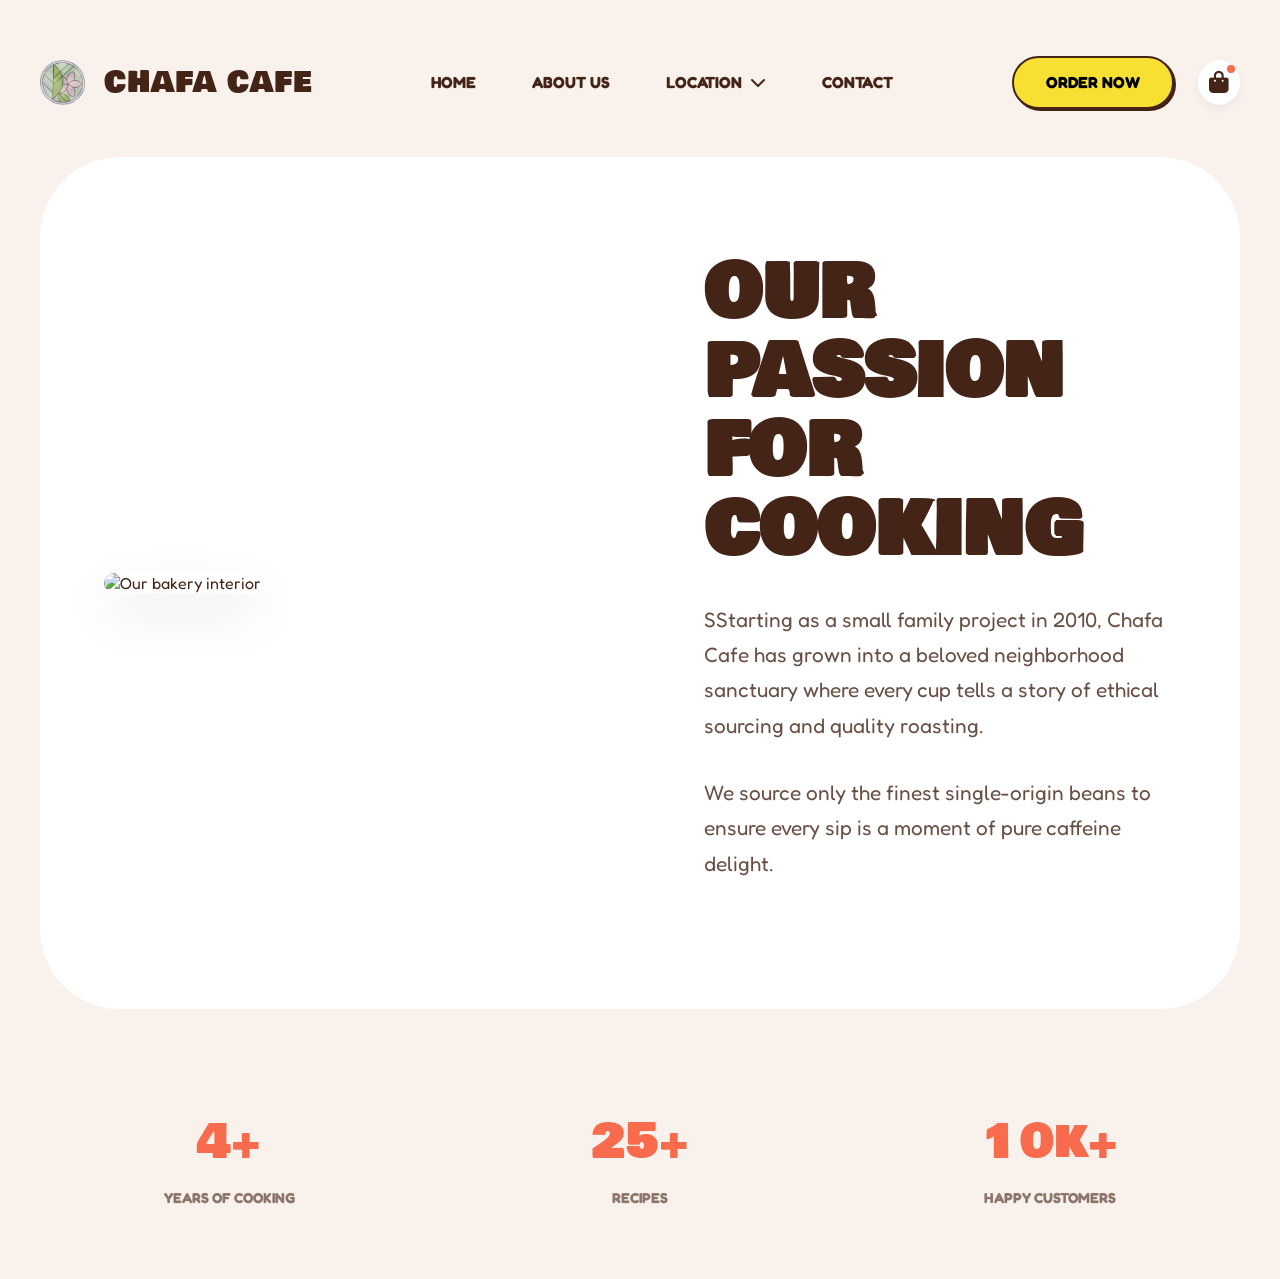
==== about.html @ 247cf5d3 "Website Added" ====
<!DOCTYPE html>
<html lang="en">

<head>
    <meta charset="UTF-8">
    <meta name="viewport" content="width=device-width, initial-scale=1.0">
    <title>About Us - Rollin. Premium Bakery</title>
    <link rel="stylesheet" href="style.css">
    <link rel="preconnect" href="https://fonts.googleapis.com">
    <link rel="preconnect" href="https://fonts.gstatic.com" crossorigin>
    <link href="https://fonts.googleapis.com/css2?family=Bowlby+One+SC&family=Fredoka:wght@300..700&display=swap"
        rel="stylesheet">
    <link rel="stylesheet" href="https://cdnjs.cloudflare.com/ajax/libs/font-awesome/6.5.1/css/all.min.css">
    <style>
        .about-hero {
            background-color: var(--white);
            border-radius: 80px;
            padding: 6rem 4rem;
            display: flex;
            align-items: center;
            gap: 4rem;
            margin-bottom: 4rem;
        }

        .about-image {
            flex: 0 0 50%;
            position: relative;
        }

        .about-image img {
            width: 100%;
            height: 500px;
            object-fit: cover;
            border-radius: 60px;
            box-shadow: 0 20px 50px rgba(0, 0, 0, 0.1);
        }

        .about-text {
            flex: 1;
        }

        .about-text h1 {
            font-family: 'Bowlby One SC', cursive;
            font-size: 4.5rem;
            line-height: 1.1;
            color: var(--brown);
            margin-bottom: 2rem;
        }

        .about-text p {
            font-size: 1.3rem;
            line-height: 1.7;
            color: var(--brown);
            opacity: 0.8;
            margin-bottom: 2rem;
        }

        .stats-grid {
            display: grid;
            grid-template-columns: repeat(3, 1fr);
            gap: 2rem;
            margin-top: 4rem;
        }

        .stat-item {
            text-align: center;
            padding: 2rem;
            background: var(--bg-beige);
            border-radius: 40px;
            transition: transform 0.3s;
        }

        .stat-item:hover {
            transform: translateY(-10px);
        }

        .stat-number {
            display: block;
            font-family: 'Bowlby One SC', cursive;
            font-size: 3rem;
            color: var(--orange);
            margin-bottom: 0.5rem;
        }

        .stat-label {
            font-weight: 700;
            text-transform: uppercase;
            font-size: 0.9rem;
            opacity: 0.6;
        }

        @media (max-width: 768px) {
            .about-hero {
                flex-direction: column;
                padding: 3rem 2rem;
                gap: 2rem;
                border-radius: 40px;
            }

            .about-image {
                width: 100%;
            }

            .about-image img {
                height: 300px;
                border-radius: 30px;
            }

            .about-text h1 {
                font-size: 2.5rem;
            }

            .about-text p {
                font-size: 1rem;
            }

            .stats-grid {
                grid-template-columns: 1fr;
                gap: 1rem;
            }

            .stat-item {
                padding: 1.5rem;
                border-radius: 30px;
            }
        }
    </style>
</head>

<body>
    <div class="main-wrapper">
        <!-- Navbar -->
        <nav>
            <div class="nav-left">
                <img src="assets/Logo.png" alt="Rollin." class="logo">
                <span class="logo-text">Chafa Cafe</span>
            </div>
            <div class="nav-links">
                <a href="index.html">HOME</a>
                <a href="about.html">ABOUT US</a>
                <div class="nav-dropdown">
                    <a href="#" class="drop-trigger">LOCATION <i class="fa-solid fa-chevron-down"></i></a>
                    <div class="dropdown-menu">
                        <a href="https://maps.app.goo.gl/PW7GethzafXmwTbv9" target="_blank">KOREGAON PARK</a>
                        <a href="https://maps.app.goo.gl/28jZL6SAoCJpfGXd9" target="_blank">WANOWRIE</a>
                    </div>
                </div>
                <a href="contact.html">CONTACT</a>
            </div>
            <div class="nav-right">
                <button class="btn-primary">ORDER NOW</button>
                <div class="mobile-menu-btn"><i class="fa-solid fa-bars"></i></div>
                <div class="cart-icon">
                    <i class="fa-solid fa-shopping-bag"></i>
                    <span class="badge"></span>
                </div>
            </div>
        </nav>

        <div class="mobile-nav-overlay">
            <div class="mobile-menu-header">
                <div class="nav-left">
                    <img src="assets/Logo.png" alt="Rollin." class="logo">
                    <span class="logo-text">Chafa Cafe</span>
                </div>
                <div class="close-menu-btn"><i class="fa-solid fa-xmark"></i></div>
            </div>
            <div class="mobile-nav-links">
                <a href="index.html">HOME</a>
                <a href="about.html">ABOUT US</a>
                <a href="contact.html">CONTACT</a>

                <div class="location-group">
                    <span>VISIT OUR LOCATIONS</span>
                    <a href="https://maps.app.goo.gl/PW7GethzafXmwTbv9" target="_blank">KOREGAON PARK</a>
                    <a href="https://maps.app.goo.gl/28jZL6SAoCJpfGXd9" target="_blank">WANOWRIE</a>
                </div>
            </div>
        </div>

        <section class="about-hero">
            <div class="about-image">
                <img src="https://images.unsplash.com/photo-1554118811-1e0d58224f24?q=80&w=800&auto=format&fit=crop"
                    alt="Our bakery interior">
            </div>
            <div class="about-text">
                <h1>OUR PASSION FOR COOKING</h1>
                <p>SStarting as a small family project in 2010, Chafa Cafe has grown into a beloved neighborhood
                    sanctuary where every cup tells a story of ethical sourcing and quality roasting.</p>
                <p>We source only the finest single-origin beans to ensure every sip is a moment of pure caffeine
                    delight.</p>
            </div>
        </section>

        <div class="stats-grid">
            <div class="stat-item">
                <span class="stat-number">4+</span>
                <span class="stat-label">Years of Cooking</span>
            </div>
            <div class="stat-item">
                <span class="stat-number">25+</span>
                <span class="stat-label">Recipes</span>
            </div>
            <div class="stat-item">
                <span class="stat-number">10k+</span>
                <span class="stat-label">Happy Customers</span>
            </div>
        </div>
    </div>

    <!-- GSAP Scripts -->
    <script src="https://cdnjs.cloudflare.com/ajax/libs/gsap/3.12.5/gsap.min.js"></script>
    <script src="https://cdnjs.cloudflare.com/ajax/libs/gsap/3.12.5/ScrollTrigger.min.js"></script>
    <script src="script.js"></script>
    <script>
        document.addEventListener("DOMContentLoaded", () => {
            gsap.from(".about-hero", {
                opacity: 0,
                y: 50,
                duration: 1.2,
                ease: "power4.out"
            });

            gsap.from(".stat-item", {
                opacity: 0,
                scale: 0.8,
                stagger: 0.2,
                duration: 1,
                ease: "back.out(1.7)",
                delay: 0.5
            });
        });
    </script>
</body>

</html>
---- style.css ----
:root {
    --bg-beige: #F9F1EB;
    --brown: #442416;
    --yellow: #F7E032;
    --green: #2BAB7B;
    --orange: #F86B4D;
    --blue: #34B8E1;
    --white: #FFFFFF;
}

* {
    margin: 0;
    padding: 0;
    box-sizing: border-box;
    font-family: 'Fredoka', sans-serif;
}

body {
    background-color: var(--bg-beige);
    color: var(--brown);
    min-height: 100vh;
    overflow-x: hidden;
    padding: 2.5rem;
}

.main-wrapper {
    max-width: 1400px;
    margin: 0 auto;
}

/* Navbar styles */
nav {
    display: flex;
    justify-content: space-between;
    align-items: center;
    padding: 1rem 0 3rem 0;
}

.nav-left {
    display: flex;
    align-items: center;
    gap: 1.2rem;
}

.logo {
    height: 45px;
    object-fit: contain;
}

.logo-text {
    font-family: 'Bowlby One SC', cursive;
    font-size: 1.8rem;
    color: var(--brown);
    text-transform: uppercase;
    letter-spacing: 1px;
}

.nav-links {
    display: flex;
    gap: 3.5rem;
    align-items: center;
}

.nav-links a,
.drop-trigger {
    text-decoration: none;
    color: var(--brown);
    font-weight: 700;
    font-size: 1rem;
    display: flex;
    align-items: center;
    gap: 0.5rem;
    transition: transform 0.3s;
    cursor: pointer;
}

.nav-links a:hover,
.drop-trigger:hover {
    transform: translateY(-2px);
}

/* Dropdown Menu styling */
.nav-dropdown {
    position: relative;
    padding-bottom: 0.5rem;
    margin-bottom: -0.5rem;
}

.dropdown-menu {
    position: absolute;
    top: 100%;
    left: 50%;
    transform: translateX(-50%) translateY(20px);
    background: var(--white);
    min-width: 220px;
    border-radius: 20px;
    padding: 1rem 0;
    box-shadow: 0 15px 40px rgba(0, 0, 0, 0.12);
    opacity: 0;
    visibility: hidden;
    transition: all 0.3s cubic-bezier(0.175, 0.885, 0.32, 1.275);
    z-index: 1000;
}

.nav-dropdown:hover .dropdown-menu {
    opacity: 1;
    visibility: visible;
    transform: translateX(-50%) translateY(10px);
}

.dropdown-menu a {
    padding: 1rem 2rem;
    font-size: 0.9rem;
    text-transform: uppercase;
    white-space: nowrap;
    transition: background 0.3s, color 0.3s;
}

.dropdown-menu a:hover {
    background-color: var(--bg-beige);
    color: var(--orange);
    transform: translateX(5px);
}

.nav-right {
    display: flex;
    align-items: center;
    gap: 1.5rem;
}

.btn-primary {
    background-color: var(--yellow);
    border: 2px solid var(--brown);
    padding: 0.9rem 2rem;
    border-radius: 40px;
    font-weight: 700;
    font-size: 1rem;
    cursor: pointer;
    box-shadow: 2px 2px 0px var(--brown);
    transition: all 0.3s;
}

.btn-primary:hover {
    transform: translate(-2px, -2px);
    box-shadow: 4px 4px 0px var(--brown);
}

.cart-icon {
    background-color: var(--white);
    padding: 0.7rem;
    border-radius: 50%;
    display: flex;
    justify-content: center;
    align-items: center;
    position: relative;
    box-shadow: 0 4px 10px rgba(0, 0, 0, 0.05);
    cursor: pointer;
}

.cart-icon i {
    font-size: 1.4rem;
}

.cart-icon .badge {
    position: absolute;
    top: 5px;
    right: 5px;
    width: 8px;
    height: 8px;
    background-color: var(--orange);
    border-radius: 50%;
}

/* Hero Container */
.hero-container {
    background-color: var(--white);
    border-radius: 80px;
    padding: 4rem;
    display: flex;
    flex-direction: column;
    justify-content: space-around;
    align-items: flex-start;
    position: relative;
    overflow: hidden;

}

/* Heading Section */
.heading-section {
    width: 100%;
    display: flex;
    align-items: center;
    justify-content: center;
    position: relative;
    z-index: 5;
}

.bottom-section {
    height: 30rem;
    display: flex;
    justify-content: space-between;
    align-items: center;
    width: 100%;
    z-index: 2;
}

.content-side {
    max-width: 50%;
    height: 100%;
    display: flex;
    flex-direction: column;
    /* align-items: center; */
    justify-content: space-evenly;
}

.visual-side {
    flex: 1;
    position: relative;
    display: flex;
    justify-content: flex-end;
    align-items: center;
}

.steam-container {
    position: absolute;
    top: -1vw;
    left: 23vw;
    display: flex;
    gap: 8px;
}

.steam-line {
    width: 3px;
    height: 30px;
    background-color: var(--orange);
    border-radius: 10px;
    transform: rotate(5deg);
    opacity: 0.8;
}

.hero-title {
    font-family: 'Bowlby One SC', cursive;
    font-size: 6rem;
    line-height: 1;
    font-weight: 600;
    text-transform: uppercase;
    display: flex;
    flex-direction: row;
    align-items: center;
    gap: 1.5rem;
    flex-wrap: nowrap;
}

.word {
    font-family: "Bowlby One SC";
    position: relative;
    display: inline-block;
    width: fit-content;
}

.badge-tag {
    position: absolute;
    font-size: 0.9rem;
    padding: 0.3rem 0.8rem;
    border-radius: 20px;
    color: white;
    font-weight: 700;
    z-index: 5;
    white-space: nowrap;
}

.badge-tag.green {
    background-color: var(--green);
    top: 55%;
    left: 48%;
    transform: translate(-50%, -100%) rotate(-10deg);
}

.badge-tag.orange {
    background-color: var(--orange);
    top: 55%;
    right: 2%;
    transform: translate(0, -100%) rotate(5deg);
}

.badge-tag.blue {
    background-color: var(--blue);
    margin-left: 0.5rem;
}



.sub-headline h2 {
    font-size: 3.5rem;

    text-transform: uppercase;
    font-family: 'Fredoka', cursive;
    position: relative;

    font-weight: 400;
}

.sub-headline p {
    font-size: 1.5rem;
    font-weight: 500;
    color: var(--brown);
    opacity: 1;
}

.badge-tag.blue {
    background-color: var(--blue);
    position: absolute;

    bottom: 15px;
    font-family: 'Fredoka', sans-serif;
    font-size: 1.1rem;
    padding: 0.4rem 1.2rem;
}

/* CTA */
.cta-section {
    display: flex;
    align-items: center;
    gap: 2.5rem;
}

.order-btn {
    background-color: var(--yellow);
    border: 3px solid var(--brown);
    padding: 1rem 2rem;
    border-radius: 2rem;
    /* Blobby shape */
    font-weight: 700;
    font-size: 1rem;
    cursor: pointer;
    box-shadow: 4px 4px 0px var(--brown);
    display: flex;
    align-items: center;

    transition: all 0.3s;
}

.order-btn .dot {
    width: 6px;
    height: 6px;
    background-color: var(--white);
    border-radius: 50%;
}

.order-btn:hover {
    transform: translate(-3px, -3px);
    box-shadow: 7px 7px 0px var(--brown);
}

.blog-link {
    text-decoration: none;
    color: var(--brown);
    font-weight: 700;
    font-size: 1.2rem;
    display: flex;
    align-items: center;
    gap: 0.5rem;
}

.visual-side {
    flex: 1;
    position: relative;
    display: flex;
    justify-content: flex-end;
    align-items: center;
}

.yellow-blob {
    position: absolute;
    width: 600px;
    height: 480px;
    background-color: var(--yellow);
    border-radius: 50%;
    right: -100px;
    border-radius: 121px 182px 130px 101px / 121px 123px 213px 213px;
    z-index: 0;
}

.bread-img {
    width: 550px;
    height: 400px;
    object-fit: cover;
    border-radius: 80px;
    z-index: 1;
    border: 5px solid var(--white);
    box-shadow: 0 20px 50px rgba(0, 0, 0, 0.1);
}

.bread-sketch {
    position: absolute;
    right: -80px;
    top: 50px;
    z-index: 2;
    transform: rotate(15deg);
    opacity: 0.4;
}

/* Animations will be handled by GSAP */
.hero-title,
.sub-headline h2,
.sub-headline p,
.cta-section,
.bread-img,
.yellow-blob,
.badge-tag {
    opacity: 0;
}


/* Delight Section */
.delight-section {
    padding: 4rem;
    display: flex;
    flex-direction: column;
    gap: 4rem;
}

.delight-top {
    display: flex;
    justify-content: flex-start;
    align-items: stretch;
    /* Makes children fill the row height */
    min-height: 500px;
    /* Base height for the bread image */
}

.delight-left {
    flex: 0 0 40%;

}

.bread-container {
    position: relative;
    width: 100%;
    height: 100%;
}

.blue-backdrop {
    position: absolute;
    top: 50px;
    left: 50px;
    width: 80%;
    height: 90%;
    background-color: #9BD2D2;
    border-radius: 40px;
    z-index: 1;
}

.featured-bread-img {
    position: relative;
    width: 80%;
    height: 90%;
    object-fit: cover;
    border-radius: 40px;
    z-index: 2;
    transform: rotate(-2deg);
    transition: transform 0.5s ease;
}

.featured-bread-img:hover {
    transform: rotate(0deg);
}

.curved-text-wrapper {
    position: absolute;
    top: -60px;
    left: -60px;
    width: 160px;
    height: 160px;
    z-index: 4;
}

.rotating-text {
    width: 100%;
    height: 100%;
    animation: rotateText 20s linear infinite;
}

@keyframes rotateText {
    from {
        transform: rotate(0deg);
    }

    to {
        transform: rotate(360deg);
    }
}

.cookie-icon-middle {
    position: absolute;
    top: 50%;
    left: 50%;
    transform: translate(-50%, -50%);
    font-size: 2.5rem;
    background: var(--yellow);
    width: 60px;
    height: 60px;
    display: flex;
    align-items: center;
    justify-content: center;
    border-radius: 50%;
    border: 2px dashed var(--brown);
}

.delight-right {
    flex: 1;
    display: flex;
    flex-direction: column;
    justify-content: center;
    gap: 1rem;
    padding-left: 1rem;
}

.delight-heading {
    font-family: 'Bowlby One SC', cursive;
    font-size: 4rem;
    line-height: 1.1;
    color: var(--brown);
}

.cookie-emoji {
    display: inline-block;
    vertical-align: middle;
}

.featured-label {
    font-weight: 700;
    font-size: 1.2rem;
    opacity: 0.8;
}

.featured-card {
    display: flex;
    align-items: center;

    padding: 1.2rem;
    padding-left: 0px;
    border-radius: 30px;
    gap: 1.5rem;
    width: fit-content;
}

.card-visual {
    width: 200now px;
    height: 80px;
    border-radius: 20px;
    overflow: hidden;
    background: #f8f8f8;
}

.card-visual img {
    width: 100%;
    height: 100%;
    object-fit: cover;
}

.card-content h3 {
    font-size: 1.4rem;
    margin-bottom: 0.2rem;
}

.card-content p {
    font-size: 0.9rem;
    opacity: 0.6;
}

.card-divider {
    width: 1px;
    height: 40px;
    background: rgba(0, 0, 0, 0.1);
}

.card-price {
    font-size: 2rem;
    font-weight: 700;
    color: var(--orange);
}

.delight-text {
    font-size: 1.2rem;
    line-height: 1.6;
    max-width: 500px;
}

/* Products Banner */
/* Products Banner */
/* Baking Art Section */
.baking-art-section {
    background-color: var(--brown);
    border-radius: 60px;
    padding: 4rem;
    margin-bottom: 5rem;
    position: relative;
    overflow: hidden;
}

.art-content-wrapper {
    display: flex;
    align-items: center;
    gap: 4rem;
    position: relative;
    z-index: 2;
}

.art-left {
    flex: 0 0 45%;
}

.art-left img {
    width: 100%;
    height: 400px;
    object-fit: cover;
    border-radius: 100px 100px 100px 100px / 120px 120px 80px 80px;
    border: 4px solid rgba(255, 255, 255, 0.1);
}

.art-right {
    flex: 1;
    color: var(--white);
    display: flex;
    flex-direction: column;
    gap: 1.5rem;
}

.art-right h2 {
    font-family: 'Bowlby One SC', cursive;
    font-size: 3.5rem;
    line-height: 1.1;
    text-transform: uppercase;
}

.art-right p {
    font-size: 1.2rem;
    line-height: 1.6;
    opacity: 0.9;
    max-width: 500px;
}

.learn-btn {
    background-color: var(--yellow);
    color: var(--brown);
    border: none;
    padding: 1.2rem 2.5rem;
    border-radius: 40px;
    font-weight: 700;
    font-size: 1.1rem;
    width: fit-content;
    cursor: pointer;
    margin-top: 1rem;
    transition: transform 0.3s;
}

.learn-btn:hover {
    transform: scale(1.05);
}

.art-decor {
    position: absolute;
    right: -20px;
    bottom: -20px;
    opacity: 0.1;
    transform: rotate(-15deg);
}

.wheat-decor {
    width: 250px;
}

/* Simplified Product Gallery */
.product-gallery-simple {
    position: relative;
    width: 100%;
    padding: 2rem 0;
    margin-bottom: 5rem;
}

.gallery-viewport {
    width: 100%;
    overflow: hidden;
    padding: 2rem 0;
}

.gallery-track {
    display: flex;
    gap: 3rem;
    transition: transform 0.6s cubic-bezier(0.25, 1, 0.5, 1);
}

.product-card-simple {
    flex: 0 0 calc(33.333% - 2rem);
    display: flex;
    flex-direction: column;
    align-items: center;
    gap: 2rem;
}

.card-image-box {
    width: 100%;
    aspect-ratio: 1 / 1;
    border-radius: 80px;
    overflow: hidden;
    position: relative;
    box-shadow: 0 20px 40px rgba(0, 0, 0, 0.08);
}

.card-image-box img {
    width: 100%;
    height: 100%;
    object-fit: cover;
    transition: transform 0.5s ease;
}

.product-card-simple:hover img {
    transform: scale(1.1);
}

.product-card-simple h3 {
    font-family: 'Bowlby One SC', cursive;
    font-size: 1.8rem;
    color: var(--brown);
    text-transform: uppercase;
    text-align: center;
}

.nav-btn {
    position: absolute;
    top: 45%;
    transform: translateY(-50%);
    width: 60px;
    height: 60px;
    background: white;
    border: none;
    border-radius: 50%;
    box-shadow: 0 10px 25px rgba(0, 0, 0, 0.1);
    cursor: pointer;
    z-index: 10;
    display: flex;
    align-items: center;
    justify-content: center;
    font-size: 1.2rem;
    transition: all 0.3s;
}

.nav-btn:hover {
    background: var(--yellow);
    box-shadow: 0 15px 30px rgba(0, 0, 0, 0.15);
}

.nav-btn.prev {
    left: -30px;
}

.nav-btn.next {
    right: -30px;
}

/* Mobile Responsiveness (768px and below) */
@media (max-width: 768px) {
    body {
        padding: 1.5rem;
    }

    /* Navbar */
    nav {
        padding-bottom: 2rem;
    }

    .nav-links {
        display: none;
        /* Hide links on mobile for now - simple header */
    }

    .logo {
        height: 35px;
    }

    .btn-primary {
        padding: 0.7rem 1.5rem;
        font-size: 0.9rem;
    }

    /* Hero Section */
    .hero-container {
        padding: 2.5rem 1.5rem;
        border-radius: 40px;
        min-height: auto;
    }

    .hero-title {
        font-size: 2.8rem;
        flex-direction: column;
        align-items: flex-start;
        gap: 0.8rem;
        line-height: 1.2;
        margin-bottom: 2rem;
    }

    .bottom-section {
        flex-direction: column;
        height: auto;
        gap: 3rem;
    }

    .content-side {
        max-width: 100%;
        order: 2;
    }

    .sub-headline h2 {
        font-size: 1.8rem;
        line-height: 1.3;
        margin-bottom: 1.5rem;
    }

    .sub-headline p {
        font-size: 1.1rem;
        margin-bottom: 2.5rem;
        line-height: 1.6;
    }

    .cta-section {
        flex-direction: row;
        align-items: center;
        gap: 1.5rem;
        margin-top: 2rem;
        flex-wrap: wrap;
        /* Helps just in case */
    }

    .order-btn {
        width: auto;
    }

    .cooking-blog {
        margin-left: 0.5rem;
    }

    .badge-tag.blue {
        position: relative;
        bottom: 0;
        margin-top: 1rem;
        display: inline-block;
    }

    .visual-side {
        width: 100%;
        order: 1;
        justify-content: center;
    }

    .bread-img {
        width: 100%;
        height: auto;
        max-width: 320px;
        border-radius: 40px;
    }

    .yellow-blob {
        width: 110%;
        height: 110%;
        right: -5%;
    }

    /* Delight Section */
    .delight-section {
        padding: 2rem 1rem;
        gap: 2rem;
    }

    .delight-top {
        flex-direction: column;
        min-height: auto;
        gap: 2rem;
    }

    .delight-heading {
        font-size: 2.5rem;
    }

    .featured-bread-img,
    .blue-backdrop {
        width: 100%;
        left: 0;
        top: 0;
    }

    .feature-card {
        padding: 1rem 0;
    }

    /* Baking Art Section */
    .baking-art-section {
        padding: 2.5rem 1.5rem;
        border-radius: 40px;
    }

    .art-content-wrapper {
        flex-direction: column;
        gap: 2rem;
    }

    .art-left {
        width: 100%;
    }

    .art-left img {
        height: 300px;
        border-radius: 40px;
    }

    .art-right h2 {
        font-size: 2.2rem;
    }

    .art-right p {
        font-size: 1rem;
    }

    /* Product Gallery */
    .product-card-simple {
        flex: 0 0 100%;
        /* Shows 1 card on mobile */
    }

    .product-card-simple h3 {
        font-size: 1.4rem;
    }

    .nav-btn {
        width: 45px;
        height: 45px;
    }
}

/* Mobile Menu Styles */
.mobile-menu-btn {
    display: none;
    font-size: 1.8rem;
    color: var(--brown);
    cursor: pointer;
    margin-left: 1.5rem;
}

.mobile-nav-overlay {
    position: fixed;
    top: 0;
    left: 0;
    width: 100%;
    height: 100%;
    background: var(--white);
    z-index: 5000;
    padding: 2rem;
    transform: translateY(-100%);
    transition: transform 0.5s cubic-bezier(0.65, 0, 0.35, 1);
}

.mobile-nav-overlay.active {
    transform: translateY(0);
}

.mobile-menu-header {
    display: flex;
    justify-content: space-between;
    align-items: center;
}

.close-menu-btn {
    font-size: 2rem;
    color: var(--brown);
    cursor: pointer;
}

.mobile-nav-links {
    display: flex;
    flex-direction: column;
    gap: 1.5rem;
    margin-top: 5rem;
}

.mobile-nav-links a {
    text-decoration: none;
    color: var(--brown);
    font-family: 'Bowlby One SC', cursive;
    font-size: 2.2rem;
    transition: transform 0.3s;
}

.mobile-nav-links a:hover {
    color: var(--orange);
    transform: translateX(10px);
}

.mobile-nav-links .location-group {
    margin-top: 1rem;
    display: flex;
    flex-direction: column;
    gap: 1rem;
    border-top: 2px solid var(--bg-beige);
    padding-top: 1.5rem;
}

.mobile-nav-links .location-group span {
    font-weight: 700;
    font-size: 1rem;
    opacity: 0.5;
}

.mobile-nav-links .location-group a {
    font-size: 1.2rem;
    font-family: 'Fredoka', sans-serif;
}

@media (max-width: 600px) {
    .nav-right .btn-primary {
        display: none;
    }

    .logo-text {
        font-size: 1.4rem;
    }
}

@media (max-width: 1200px) {
    .nav-links {
        display: none;
    }

    .mobile-menu-btn {
        display: block;
    }

    .hero-title {
        font-size: 5rem;
    }

    .hero-container {
        padding: 4rem 2rem;
    }

    .bread-img {
        width: 100%;
        max-width: 400px;
    }
}
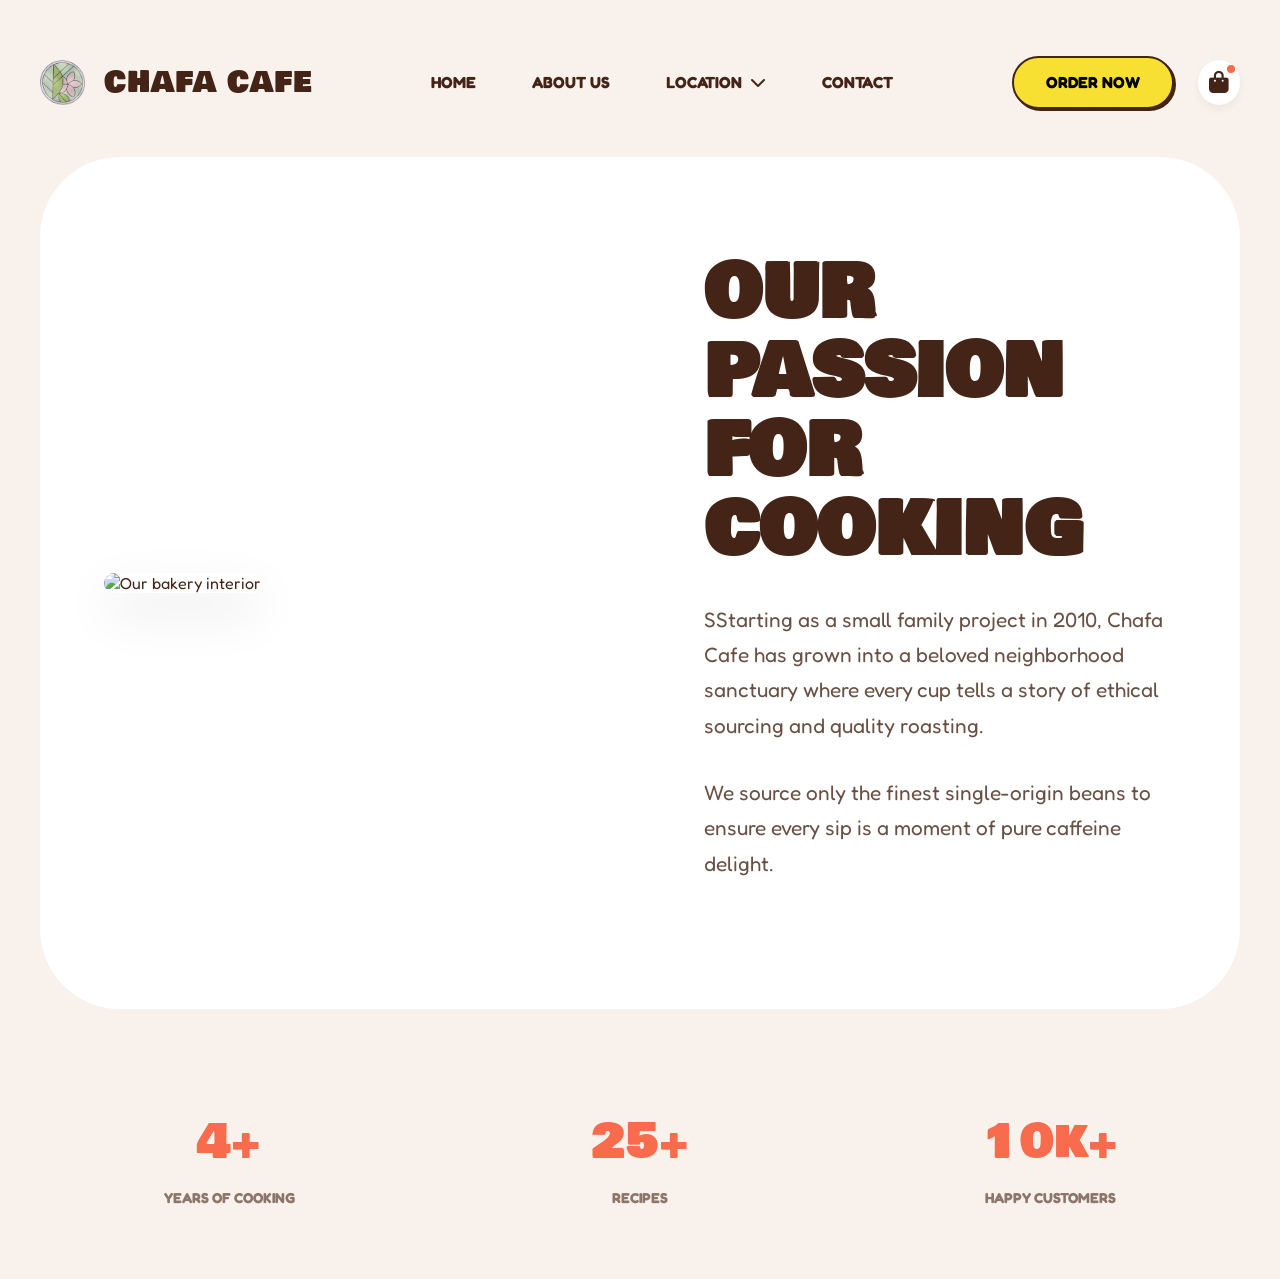
==== commit b61844ea: "Fixed Title" ====
--- a/about.html
+++ b/about.html
@@ -4,7 +4,7 @@
 <head>
     <meta charset="UTF-8">
     <meta name="viewport" content="width=device-width, initial-scale=1.0">
-    <title>About Us - Rollin. Premium Bakery</title>
+    <title>Chafa Cafe</title>
     <link rel="stylesheet" href="style.css">
     <link rel="preconnect" href="https://fonts.googleapis.com">
     <link rel="preconnect" href="https://fonts.gstatic.com" crossorigin>
--- a/style.css
+++ b/style.css
@@ -240,7 +240,7 @@
 
 .hero-title {
     font-family: 'Bowlby One SC', cursive;
-    font-size: 6rem;
+    font-size: clamp(2.5rem, 6vw, 6rem);
     line-height: 1;
     font-weight: 600;
     text-transform: uppercase;
@@ -792,7 +792,6 @@
     }
 
     .hero-title {
-        font-size: 2.8rem;
         flex-direction: column;
         align-items: flex-start;
         gap: 0.8rem;
@@ -845,6 +844,11 @@
         bottom: 0;
         margin-top: 1rem;
         display: inline-block;
+    }
+
+    .badge-tag.green,
+    .badge-tag.orange {
+        display: none;
     }
 
     .visual-side {
@@ -1034,10 +1038,6 @@
         display: block;
     }
 
-    .hero-title {
-        font-size: 5rem;
-    }
-
     .hero-container {
         padding: 4rem 2rem;
     }
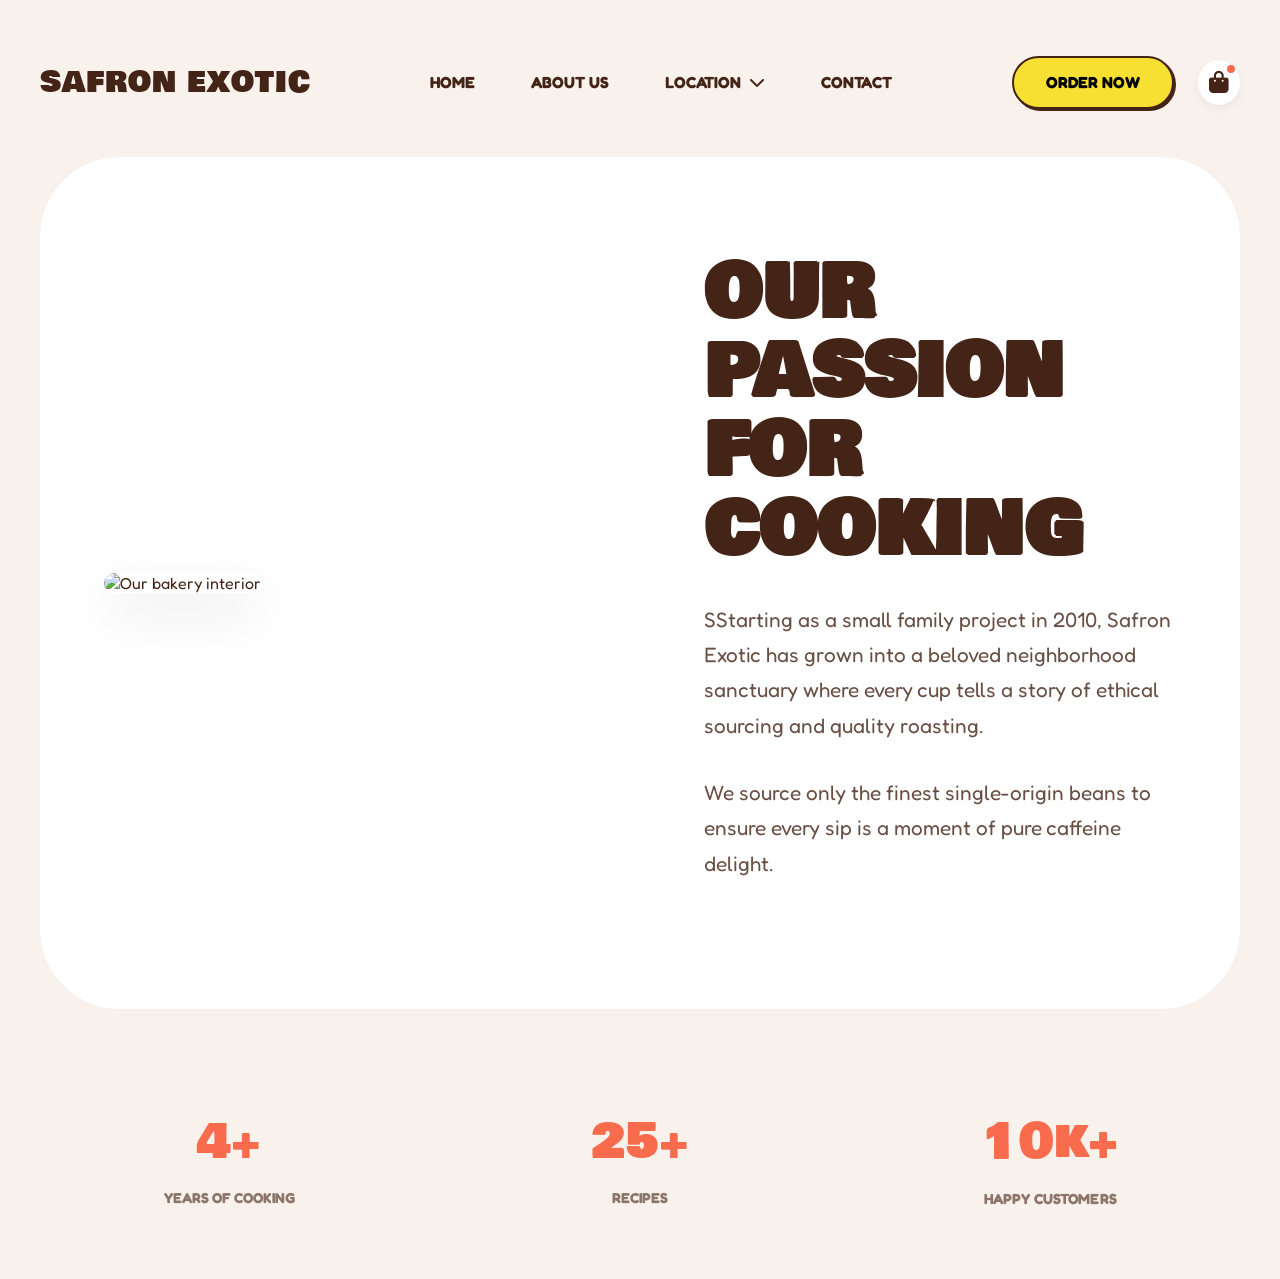
==== commit 932bee83: "Safron Exotic Website" ====
--- a/about.html
+++ b/about.html
@@ -4,7 +4,7 @@
 <head>
     <meta charset="UTF-8">
     <meta name="viewport" content="width=device-width, initial-scale=1.0">
-    <title>Chafa Cafe</title>
+    <title>Safron Exotic</title>
     <link rel="stylesheet" href="style.css">
     <link rel="preconnect" href="https://fonts.googleapis.com">
     <link rel="preconnect" href="https://fonts.gstatic.com" crossorigin>
@@ -132,8 +132,8 @@
         <!-- Navbar -->
         <nav>
             <div class="nav-left">
-                <img src="assets/Logo.png" alt="Rollin." class="logo">
-                <span class="logo-text">Chafa Cafe</span>
+
+                <span class="logo-text">Safron Exotic</span>
             </div>
             <div class="nav-links">
                 <a href="index.html">HOME</a>
@@ -141,8 +141,7 @@
                 <div class="nav-dropdown">
                     <a href="#" class="drop-trigger">LOCATION <i class="fa-solid fa-chevron-down"></i></a>
                     <div class="dropdown-menu">
-                        <a href="https://maps.app.goo.gl/PW7GethzafXmwTbv9" target="_blank">KOREGAON PARK</a>
-                        <a href="https://maps.app.goo.gl/28jZL6SAoCJpfGXd9" target="_blank">WANOWRIE</a>
+                        <a href="https://maps.app.goo.gl/cWGJyjSLBkptGP3a7" target="_blank">KOREGAON PARK</a>
                     </div>
                 </div>
                 <a href="contact.html">CONTACT</a>
@@ -160,8 +159,8 @@
         <div class="mobile-nav-overlay">
             <div class="mobile-menu-header">
                 <div class="nav-left">
-                    <img src="assets/Logo.png" alt="Rollin." class="logo">
-                    <span class="logo-text">Chafa Cafe</span>
+
+                    <span class="logo-text">Safron Exotic</span>
                 </div>
                 <div class="close-menu-btn"><i class="fa-solid fa-xmark"></i></div>
             </div>
@@ -171,9 +170,8 @@
                 <a href="contact.html">CONTACT</a>
 
                 <div class="location-group">
-                    <span>VISIT OUR LOCATIONS</span>
-                    <a href="https://maps.app.goo.gl/PW7GethzafXmwTbv9" target="_blank">KOREGAON PARK</a>
-                    <a href="https://maps.app.goo.gl/28jZL6SAoCJpfGXd9" target="_blank">WANOWRIE</a>
+                    <span>VISIT OUR LOCATION</span>
+                    <a href="https://maps.app.goo.gl/cWGJyjSLBkptGP3a7" target="_blank">KOREGAON PARK</a>
                 </div>
             </div>
         </div>
@@ -185,7 +183,7 @@
             </div>
             <div class="about-text">
                 <h1>OUR PASSION FOR COOKING</h1>
-                <p>SStarting as a small family project in 2010, Chafa Cafe has grown into a beloved neighborhood
+                <p>SStarting as a small family project in 2010, Safron Exotic has grown into a beloved neighborhood
                     sanctuary where every cup tells a story of ethical sourcing and quality roasting.</p>
                 <p>We source only the finest single-origin beans to ensure every sip is a moment of pure caffeine
                     delight.</p>
